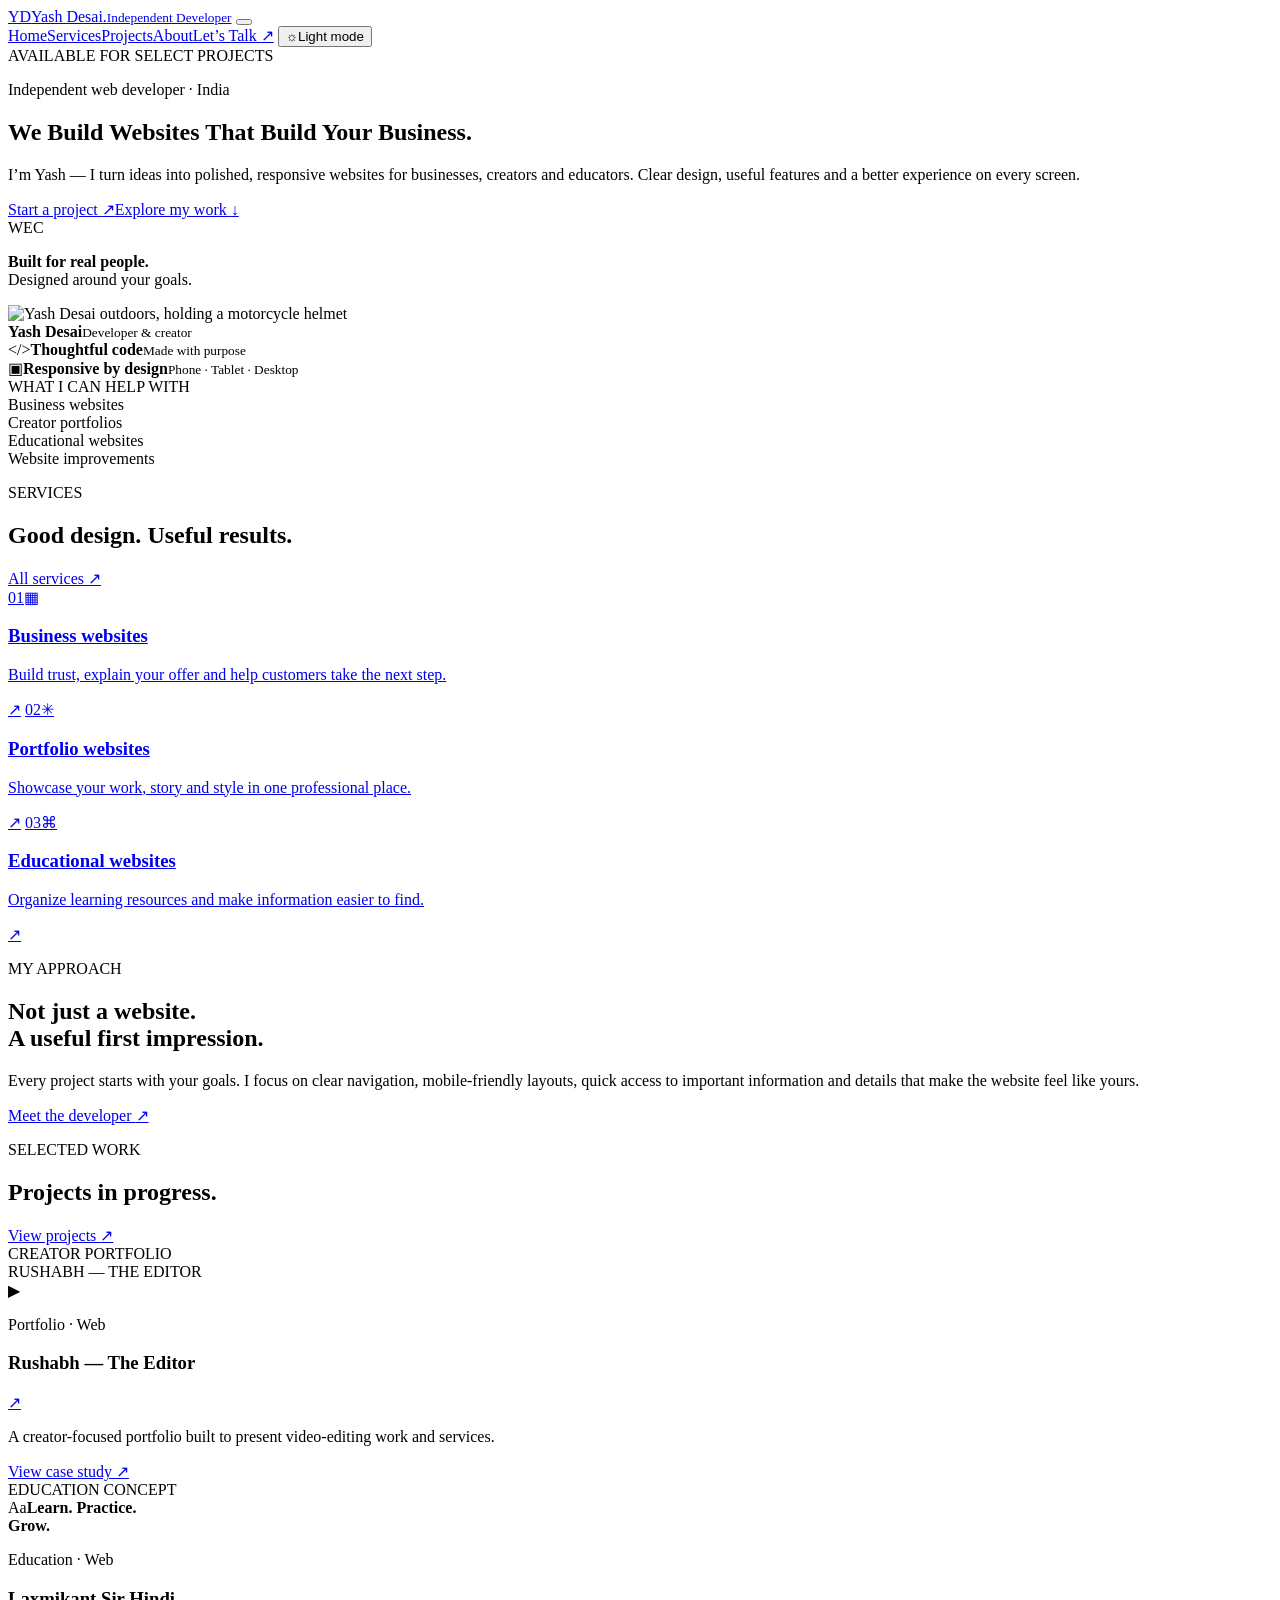
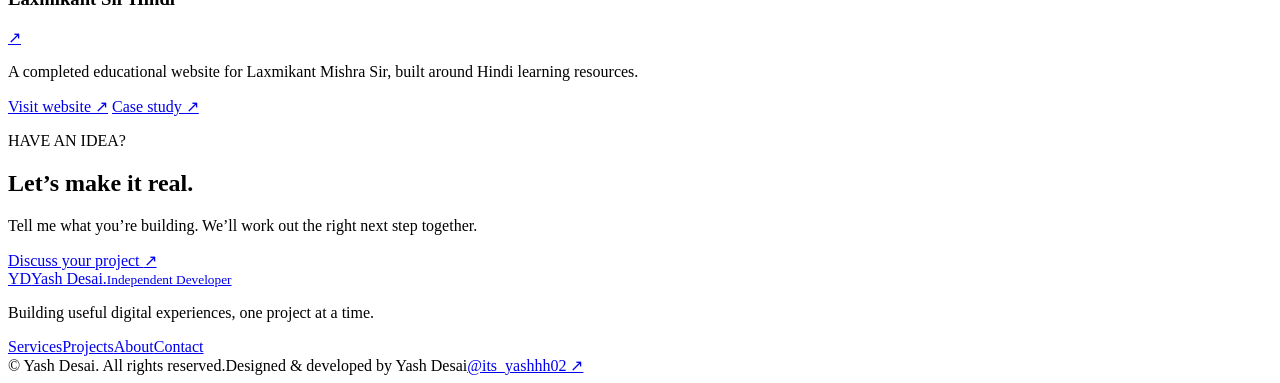
==== index.html @ c9e5153e "Add files via upload" ====
<!DOCTYPE html>
<html lang="en" data-theme="dark">
<head>
  <meta charset="UTF-8">
  <meta name="viewport" content="width=device-width, initial-scale=1.0">
  <meta name="description" content="Yash Desai — independent web developer building modern, responsive websites for businesses, creators and educators.">
  <meta name="theme-color" content="#0a0a12">
  <title>Yash Desai — Web Developer</title>
  <link rel="icon" href="assets/favicon.svg" type="image/svg+xml">
  <link rel="stylesheet" href="css/style.css">
  <script defer src="js/main.js"></script>
</head>
<body>
  <div class="page-glow glow-one"></div><div class="page-glow glow-two"></div>
  <header class="site-header">
    <a class="brand" href="index.html" aria-label="Yash Desai home"><span class="brand-mark">YD</span><span>Yash Desai<span class="brand-dot">.</span><small>Independent Developer</small></span></a>
    <button class="menu-toggle" aria-label="Open navigation" aria-expanded="false"><span></span><span></span><span></span></button>
    <nav class="main-nav" aria-label="Main navigation">
      <a class="active" href="index.html">Home</a><a href="services.html">Services</a><a href="projects.html">Projects</a><a href="about.html">About</a><a class="nav-cta" href="contact.html">Let’s Talk <span>↗</span></a>
      <button class="theme-toggle" type="button" aria-label="Switch color theme" title="Switch light/dark theme"><span class="theme-icon">☼</span><span class="theme-label">Light mode</span></button>
    </nav>
  </header>
  <main>
    <section class="hero container">
      <div class="hero-copy">
        <div class="eyebrow"><span class="status-dot"></span> AVAILABLE FOR SELECT PROJECTS</div>
        <p class="hero-kicker">Independent web developer · India</p>
        <h1>We Build Websites That <span class="gradient-text">Build Your Business.</span></h1>
        <p class="hero-description">I’m Yash — I turn ideas into polished, responsive websites for businesses, creators and educators. Clear design, useful features and a better experience on every screen.</p>
        <div class="hero-actions"><a class="button button-primary" href="contact.html">Start a project <span>↗</span></a><a class="button button-ghost" href="projects.html">Explore my work <span>↓</span></a></div>
        <div class="hero-proof"><div class="proof-avatars"><span>W</span><span>E</span><span>C</span></div><p><strong>Built for real people.</strong><br>Designed around your goals.</p></div>
      </div>
      <div class="hero-visual">
        <div class="photo-frame"><img src="assets/yash-profile.jpg" alt="Yash Desai outdoors, holding a motorcycle helmet" class="profile-photo"><div class="photo-tag"><span class="tag-pulse"></span><span><strong>Yash Desai</strong><small>Developer & creator</small></span></div></div>
        <div class="floating-card card-code"><span class="mini-icon">&lt;/&gt;</span><span><strong>Thoughtful code</strong><small>Made with purpose</small></span></div>
        <div class="floating-card card-responsive"><span class="mini-icon">▣</span><span><strong>Responsive by design</strong><small>Phone · Tablet · Desktop</small></span></div>
        <div class="visual-orbit"></div>
      </div>
    </section>
    <section class="trust-strip container"><span>WHAT I CAN HELP WITH</span><div>Business websites</div><i></i><div>Creator portfolios</div><i></i><div>Educational websites</div><i></i><div>Website improvements</div></section>
    <section class="section container">
      <div class="section-heading"><div><p class="eyebrow">SERVICES</p><h2>Good design. <span class="gradient-text">Useful results.</span></h2></div><a class="text-link" href="services.html">All services <span>↗</span></a></div>
      <div class="service-grid">
        <a class="service-card" href="services.html#business"><span class="service-number">01</span><span class="service-icon">▦</span><h3>Business websites</h3><p>Build trust, explain your offer and help customers take the next step.</p><span class="card-arrow">↗</span></a>
        <a class="service-card" href="services.html#portfolio"><span class="service-number">02</span><span class="service-icon">✳</span><h3>Portfolio websites</h3><p>Showcase your work, story and style in one professional place.</p><span class="card-arrow">↗</span></a>
        <a class="service-card" href="services.html#education"><span class="service-number">03</span><span class="service-icon">⌘</span><h3>Educational websites</h3><p>Organize learning resources and make information easier to find.</p><span class="card-arrow">↗</span></a>
      </div>
    </section>
    <section class="feature-band"><div class="container feature-inner"><div><p class="eyebrow">MY APPROACH</p><h2>Not just a website.<br><span class="gradient-text">A useful first impression.</span></h2></div><p>Every project starts with your goals. I focus on clear navigation, mobile-friendly layouts, quick access to important information and details that make the website feel like yours.</p><a class="button button-ghost" href="about.html">Meet the developer <span>↗</span></a></div></section>
    <section class="section container"><div class="section-heading"><div><p class="eyebrow">SELECTED WORK</p><h2>Projects in <span class="gradient-text">progress.</span></h2></div><a class="text-link" href="projects.html">View projects <span>↗</span></a></div>
      <div class="project-grid">
        <article class="project-card project-rushabh"><div class="project-art"><span class="art-label">CREATOR PORTFOLIO</span><div class="mock-window"><div class="mock-top"><b></b><b></b><b></b></div><div class="mock-title">RUSHABH<span> — THE EDITOR</span></div><div class="mock-bars"><i></i><i></i><i></i></div><div class="mock-play">▶</div></div></div><div class="project-info"><div><p class="project-type">Portfolio · Web</p><h3>Rushabh — The Editor</h3></div><a class="round-link" href="https://yashdesai0211.github.io/rushabh-the-editor/" target="_blank" rel="noopener noreferrer" aria-label="Visit Rushabh website">↗</a><p>A creator-focused portfolio built to present video-editing work and services.</p><a class="text-link" href="projects.html#rushabh">View case study <span>↗</span></a></div></article>
        <article class="project-card project-learning"><div class="project-art"><span class="art-label">EDUCATION CONCEPT</span><div class="learning-art"><span class="learning-symbol">Aa</span><strong>Learn. Practice.<br>Grow.</strong><div class="learning-lines"><i></i><i></i><i></i></div></div></div><div class="project-info"><div><p class="project-type">Education · Web</p><h3>Laxmikant Sir Hindi</h3></div><a class="round-link" href="https://yashdesai0211.github.io/laxmikant-mishra-website/" target="_blank" rel="noopener noreferrer" aria-label="Visit Laxmikant Sir Hindi website">↗</a><p>A completed educational website for Laxmikant Mishra Sir, built around Hindi learning resources.</p><a class="text-link" href="https://yashdesai0211.github.io/laxmikant-mishra-website/" target="_blank" rel="noopener noreferrer">Visit website <span>↗</span></a> <a class="text-link" href="projects.html#learning">Case study <span>↗</span></a></div></article>
      </div>
    </section>
    <section class="cta-section container"><div class="cta-box"><div class="cta-orb"></div><p class="eyebrow">HAVE AN IDEA?</p><h2>Let’s make it <span class="gradient-text">real.</span></h2><p>Tell me what you’re building. We’ll work out the right next step together.</p><a class="button button-primary" href="contact.html">Discuss your project <span>↗</span></a></div></section>
  </main>
  <footer class="site-footer"><div class="container footer-main"><a class="brand" href="index.html"><span class="brand-mark">YD</span><span>Yash Desai<span class="brand-dot">.</span><small>Independent Developer</small></span></a><p>Building useful digital experiences, one project at a time.</p><div class="footer-links"><a href="services.html">Services</a><a href="projects.html">Projects</a><a href="about.html">About</a><a href="contact.html">Contact</a></div></div><div class="container footer-bottom"><span>© <span data-year></span> Yash Desai. All rights reserved.</span><span>Designed & developed by Yash Desai</span><a href="https://www.instagram.com/its_yashhh02/" target="_blank" rel="noopener noreferrer">@its_yashhh02 ↗</a></div></footer>
</body></html>
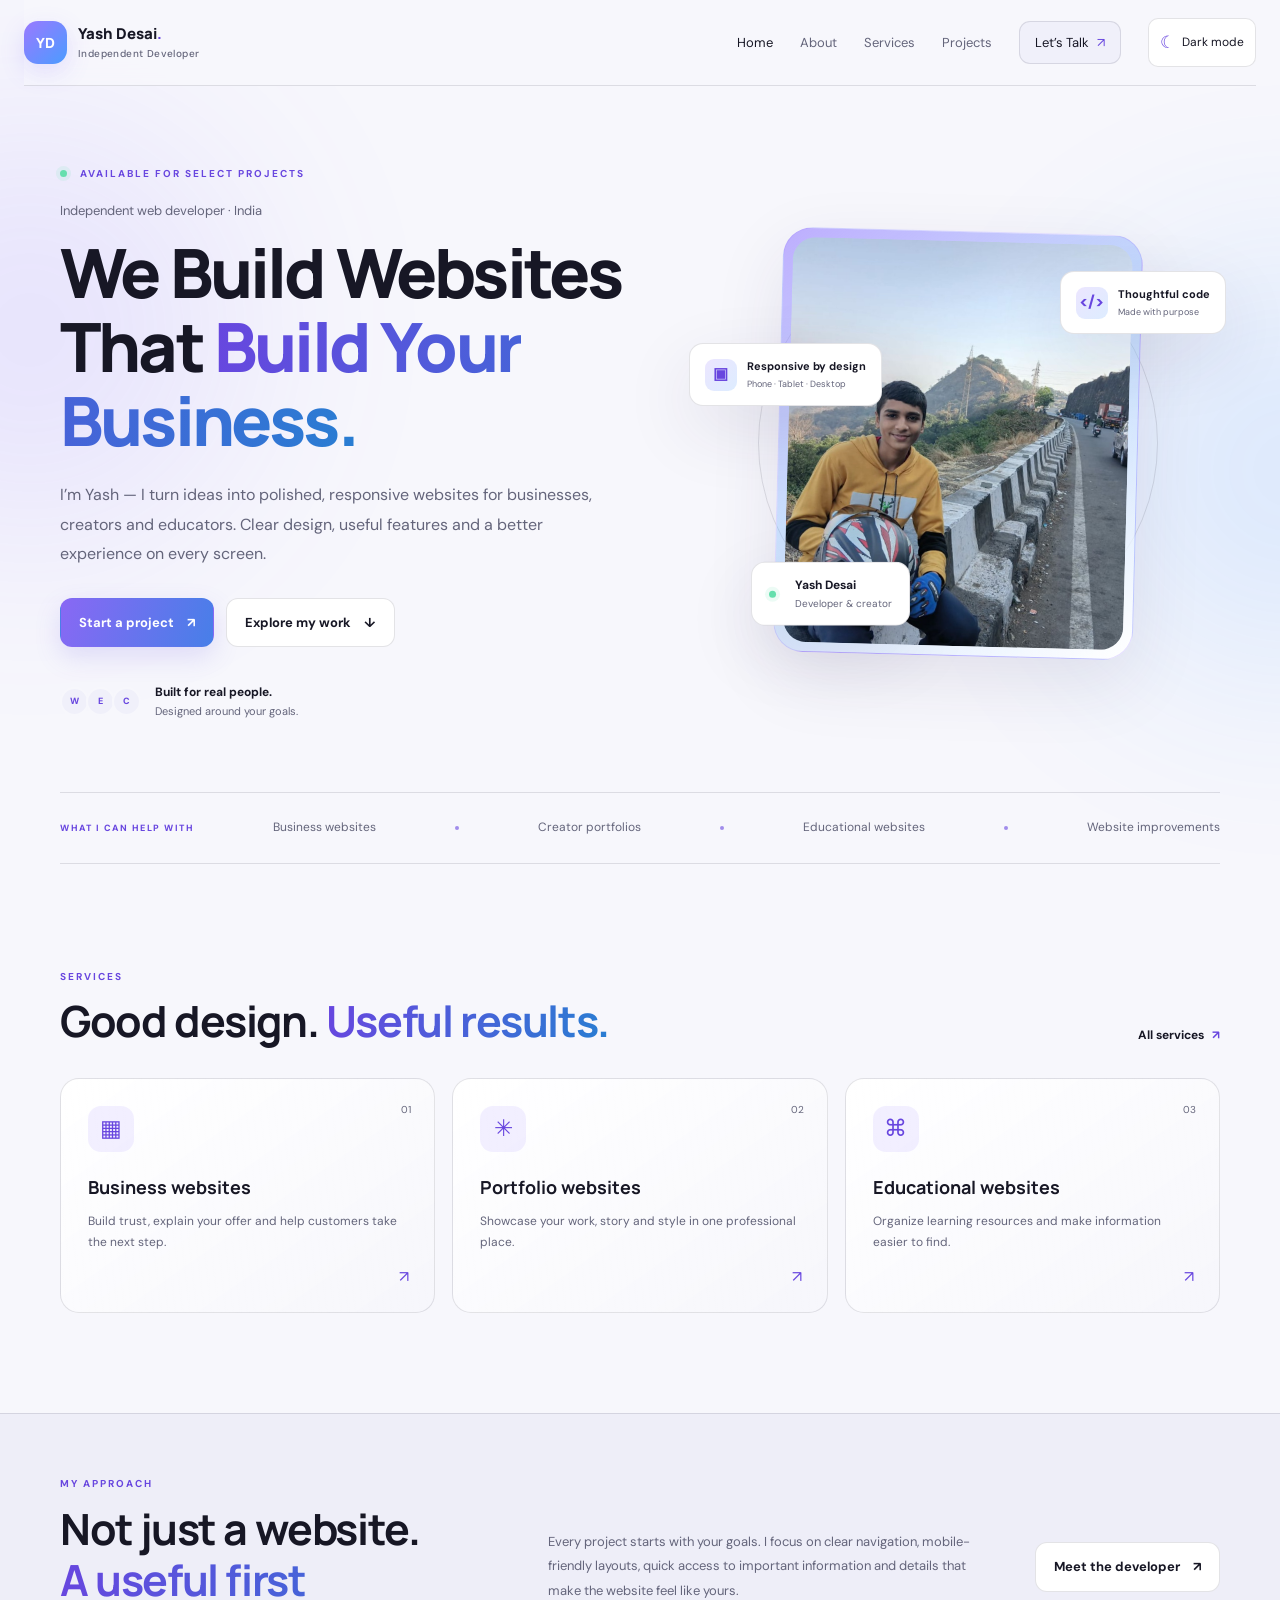
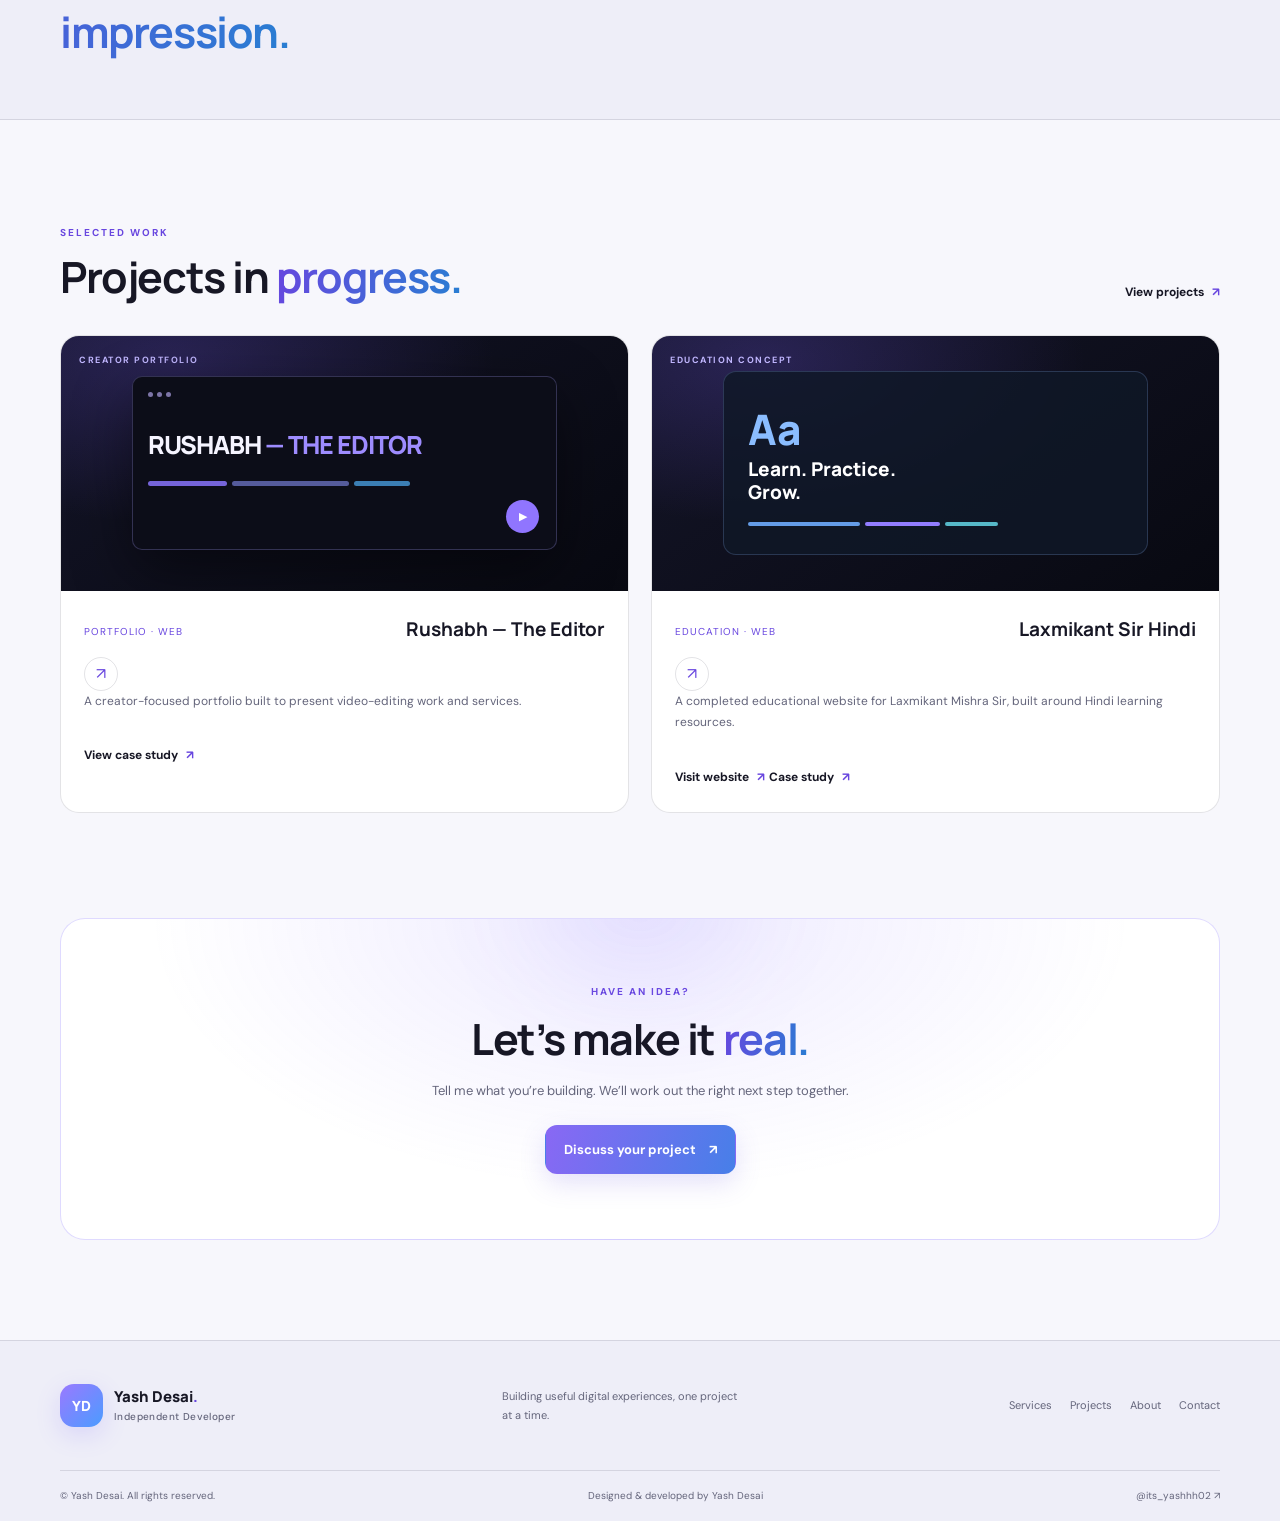
==== commit 3f733ce7: "Add files via upload" ====
--- a/index.html
+++ b/index.html
@@ -1,5 +1,5 @@
 <!DOCTYPE html>
-<html lang="en" data-theme="dark">
+<html lang="en" data-theme="light">
 <head>
   <meta charset="UTF-8">
   <meta name="viewport" content="width=device-width, initial-scale=1.0">
@@ -16,8 +16,8 @@
     <a class="brand" href="index.html" aria-label="Yash Desai home"><span class="brand-mark">YD</span><span>Yash Desai<span class="brand-dot">.</span><small>Independent Developer</small></span></a>
     <button class="menu-toggle" aria-label="Open navigation" aria-expanded="false"><span></span><span></span><span></span></button>
     <nav class="main-nav" aria-label="Main navigation">
-      <a class="active" href="index.html">Home</a><a href="services.html">Services</a><a href="projects.html">Projects</a><a href="about.html">About</a><a class="nav-cta" href="contact.html">Let’s Talk <span>↗</span></a>
-      <button class="theme-toggle" type="button" aria-label="Switch color theme" title="Switch light/dark theme"><span class="theme-icon">☼</span><span class="theme-label">Light mode</span></button>
+      <a class="active" href="index.html">Home</a><a href="about.html">About</a><a href="services.html">Services</a><a href="projects.html">Projects</a><a class="nav-cta" href="contact.html">Let’s Talk <span>↗</span></a>
+      <button class="theme-toggle" type="button" aria-label="Switch color theme" title="Switch light/dark theme"><span class="theme-icon">☾</span><span class="theme-label">Dark mode</span></button>
     </nav>
   </header>
   <main>
--- a/css/style.css
+++ b/css/style.css
@@ -0,0 +1,20 @@
+@import url('https://fonts.googleapis.com/css2?family=DM+Sans:wght@400;500;600;700&family=Manrope:wght@400;500;600;700;800&display=swap');
+:root{color-scheme:dark;--bg:#090910;--bg2:#0f101b;--surface:#121320;--surface2:#171827;--text:#f4f4fb;--muted:#a4a5b8;--line:rgba(255,255,255,.09);--accent:#9b83ff;--accent2:#64b5ff;--shadow:0 24px 70px rgba(0,0,0,.28);--header:rgba(9,9,16,.78)}
+html[data-theme="light"]{color-scheme:light;--bg:#f7f7fc;--bg2:#eeeef8;--surface:#fff;--surface2:#f0f0fa;--text:#171725;--muted:#64657b;--line:rgba(28,28,55,.12);--accent:#6846df;--accent2:#287ed2;--shadow:0 24px 70px rgba(45,39,92,.10);--header:rgba(247,247,252,.84)}
+*{box-sizing:border-box}html{scroll-behavior:smooth;scroll-padding-top:100px}body{margin:0;background:var(--bg);color:var(--text);font-family:"DM Sans",sans-serif;line-height:1.65;overflow-x:hidden;transition:background .25s,color .25s}a{color:inherit;text-decoration:none}button{font:inherit}.container{width:min(1160px,calc(100% - 48px));margin-inline:auto}.page-glow{position:absolute;width:420px;height:420px;filter:blur(110px);opacity:.13;pointer-events:none;border-radius:50%;z-index:-1}.glow-one{top:120px;left:-180px;background:#795cff}.glow-two{top:260px;right:-220px;background:#2587ff}
+.site-header{height:86px;width:min(1240px,calc(100% - 48px));margin:auto;display:flex;align-items:center;justify-content:space-between;gap:24px;position:sticky;top:0;z-index:20;background:var(--header);backdrop-filter:blur(18px);border-bottom:1px solid var(--line)}.brand{display:flex;align-items:center;gap:11px;font-family:Manrope,sans-serif;font-size:15px;font-weight:800;line-height:1.25;white-space:nowrap}.brand-mark{width:43px;height:43px;display:grid;place-items:center;border-radius:14px;background:linear-gradient(135deg,#9a79ff,#4b9cff);color:white;font-size:14px;box-shadow:0 8px 24px #7d68ff30}.brand small{display:block;color:var(--muted);font:500 10px "DM Sans",sans-serif;letter-spacing:.4px;margin-top:4px}.brand-dot{color:var(--accent)}.main-nav{display:flex;align-items:center;gap:27px;font-size:13px;color:var(--muted)}.main-nav>a{transition:color .2s}.main-nav>a:hover,.main-nav>a.active{color:var(--text)}.nav-cta{background:var(--surface2);border:1px solid var(--line);padding:10px 15px;border-radius:11px;color:var(--text)!important}.nav-cta span{color:var(--accent);margin-left:5px}.theme-toggle{border:1px solid var(--line);background:var(--surface);color:var(--text);border-radius:10px;padding:9px 11px;display:flex;align-items:center;gap:7px;cursor:pointer;font-size:12px}.theme-icon{font-size:17px;color:var(--accent)}.menu-toggle{display:none;background:var(--surface);border:1px solid var(--line);padding:9px;border-radius:9px}.menu-toggle span{display:block;width:21px;height:2px;background:var(--text);margin:4px}
+.hero{min-height:650px;padding-top:80px;padding-bottom:72px;display:grid;grid-template-columns:1.05fr .95fr;gap:56px;align-items:center}.eyebrow{font-size:10px;letter-spacing:2px;font-weight:700;color:var(--accent);margin:0 0 17px}.status-dot,.tag-pulse{display:inline-block;width:7px;height:7px;border-radius:50%;background:#65dfad;box-shadow:0 0 0 4px #65dfad20;margin-right:9px}.hero-kicker{color:var(--muted);font-size:13px;margin:0 0 14px}.hero h1,.page-hero h1{font-family:Manrope,sans-serif;font-weight:800;letter-spacing:-2.8px;line-height:1.09;font-size:clamp(43px,5.4vw,68px);margin:0 0 23px}.gradient-text{background:linear-gradient(100deg,var(--accent),var(--accent2));-webkit-background-clip:text;background-clip:text;color:transparent}.hero-description{max-width:535px;color:var(--muted);font-size:16px;line-height:1.85}.hero-actions{display:flex;gap:12px;flex-wrap:wrap;margin-top:29px}.button{display:inline-flex;align-items:center;justify-content:center;gap:13px;border-radius:12px;padding:13px 18px;font-weight:700;font-size:13px;border:1px solid transparent;transition:transform .2s,box-shadow .2s,background .2s;cursor:pointer}.button:hover{transform:translateY(-2px)}.button-primary{background:linear-gradient(110deg,#8968f4,#477fe8);color:#fff;box-shadow:0 10px 26px #6d5be32b}.button-primary:hover{box-shadow:0 13px 30px #6d5be34a}.button-ghost{border-color:var(--line);background:var(--surface);color:var(--text)}.button-small{padding:10px 12px;font-size:11px;border-radius:9px}.button-wide{width:100%;margin-top:10px}.hero-proof{display:flex;align-items:center;gap:14px;margin-top:36px}.proof-avatars{display:flex;padding-left:3px}.proof-avatars span{width:29px;height:29px;display:grid;place-items:center;margin-left:-3px;border-radius:50%;border:2px solid var(--bg);background:var(--surface2);font-size:9px;font-weight:800;color:var(--accent)}.hero-proof p{font-size:11px;color:var(--muted);line-height:1.6;margin:0}.hero-proof strong{color:var(--text);font-size:12px}
+.hero-visual{min-height:470px;position:relative;display:grid;place-items:center}.photo-frame{width:min(360px,82%);height:425px;border-radius:30px;position:relative;z-index:2;padding:9px;background:linear-gradient(145deg,#a18affaa,#4b9cff44 45%,var(--surface));border:1px solid #a18aff45;box-shadow:var(--shadow);transform:rotate(1.5deg)}.profile-photo{width:100%;height:100%;object-fit:cover;object-position:35% center;border-radius:23px;display:block}.photo-tag{position:absolute;left:-24px;bottom:26px;display:flex;align-items:center;gap:10px;background:var(--surface);border:1px solid var(--line);padding:13px 17px;border-radius:14px;box-shadow:var(--shadow);transform:rotate(-1.5deg)}.photo-tag strong,.photo-tag small{display:block}.photo-tag strong{font-size:12px}.photo-tag small{font-size:10px;color:var(--muted)}.floating-card{position:absolute;z-index:3;display:flex;align-items:center;gap:10px;background:var(--surface);border:1px solid var(--line);padding:13px 15px;border-radius:14px;box-shadow:var(--shadow)}.card-code{right:-6px;top:63px}.card-responsive{left:-7px;top:135px}.floating-card strong,.floating-card small{display:block}.floating-card strong{font-size:11px}.floating-card small{font-size:9px;color:var(--muted);margin-top:2px}.mini-icon{display:grid;place-items:center;width:32px;height:32px;border-radius:9px;background:linear-gradient(135deg,#9a79ff30,#4b9cff30);color:var(--accent);font-weight:800}.visual-orbit{position:absolute;width:400px;height:400px;border:1px solid var(--line);border-radius:50%;z-index:0}.visual-orbit:before,.visual-orbit:after{content:"";position:absolute;border:1px dashed var(--line);border-radius:50%;inset:35px}.visual-orbit:after{inset:75px}
+.trust-strip{border-block:1px solid var(--line);display:flex;align-items:center;justify-content:space-between;gap:16px;padding:25px 0;color:var(--muted);font-size:12px;flex-wrap:wrap}.trust-strip>span{font-size:9px;letter-spacing:1.5px;color:var(--accent);font-weight:800}.trust-strip i{width:4px;height:4px;border-radius:50%;background:var(--accent);opacity:.6}
+.section{padding-top:105px;padding-bottom:100px}.section-heading{display:flex;align-items:end;justify-content:space-between;gap:20px;margin-bottom:32px}.section-heading .eyebrow{margin-bottom:9px}.section-heading h2,.feature-inner h2,.cta-box h2,.about-copy h2,.contact-panel h2{font-family:Manrope,sans-serif;font-size:clamp(29px,4vw,43px);letter-spacing:-1.4px;line-height:1.2;margin:0}.text-link{font-size:12px;color:var(--text);font-weight:700;white-space:nowrap}.text-link span{color:var(--accent);margin-left:5px}.service-grid{display:grid;grid-template-columns:repeat(3,1fr);gap:17px}.service-card{position:relative;display:block;padding:27px;border:1px solid var(--line);border-radius:19px;background:linear-gradient(145deg,var(--surface),transparent);min-height:235px;transition:transform .25s,border-color .25s}.service-card:hover,.project-card:hover{transform:translateY(-4px);border-color:#8f7aff70}.service-number{position:absolute;right:23px;top:23px;color:var(--muted);font-size:10px}.service-icon{width:46px;height:46px;display:grid;place-items:center;border-radius:13px;background:#9175ff1c;color:var(--accent);font-size:23px}.service-card h3{font-family:Manrope,sans-serif;font-size:18px;margin:21px 0 8px}.service-card p,.project-info>p{font-size:12px;color:var(--muted);line-height:1.8;margin:0}.card-arrow{position:absolute;right:25px;bottom:22px;color:var(--accent)}
+.feature-band{background:var(--bg2);border-block:1px solid var(--line)}.feature-inner{min-height:290px;display:grid;grid-template-columns:1fr 1fr auto;align-items:center;gap:45px;padding-block:62px}.feature-inner .eyebrow{margin-bottom:10px}.feature-inner>p{font-size:13px;color:var(--muted);line-height:1.9;margin:0;max-width:430px}
+.project-grid{display:grid;grid-template-columns:repeat(2,minmax(0,1fr));gap:22px}.project-card{border:1px solid var(--line);border-radius:19px;overflow:hidden;background:var(--surface);transition:transform .25s,border-color .25s;min-width:0}.project-art{height:255px;position:relative;display:grid;place-items:center;overflow:hidden;background:radial-gradient(ellipse at 20% 10%,#7c5cff38,transparent 50%),linear-gradient(145deg,#141528,#080911)}.art-label{position:absolute;top:17px;left:18px;color:#c1b7ff;font-size:9px;letter-spacing:1.5px;font-weight:700}.mock-window{width:75%;height:68%;border-radius:10px;border:1px solid #a9a1ff40;background:#0c0d18;box-shadow:0 22px 60px #0007;position:relative;padding:15px}.mock-top{display:flex;gap:4px}.mock-top b{width:5px;height:5px;background:#7d75a7;border-radius:50%}.mock-title{font:800 clamp(16px,2vw,25px) Manrope,sans-serif;color:#f5f4ff;margin-top:30px;letter-spacing:-1px}.mock-title span{color:#9e8cff}.mock-bars{display:flex;gap:5px;margin-top:19px}.mock-bars i{display:block;height:5px;width:20%;border-radius:4px;background:#7564d9}.mock-bars i:nth-child(2){width:30%;background:#555b9b}.mock-bars i:nth-child(3){width:14%;background:#3b7eb4}.mock-play{position:absolute;right:17px;bottom:16px;border-radius:50%;width:33px;height:33px;display:grid;place-items:center;background:#9075ff;color:white;font-size:11px}.project-info{padding:23px}.project-info>div:first-child{display:flex;align-items:start;justify-content:space-between;gap:12px}.project-type{font-size:10px!important;letter-spacing:1px;color:var(--accent)!important;text-transform:uppercase;margin-bottom:6px!important}.project-info h3{font-family:Manrope,sans-serif;font-size:19px;margin:0 0 12px}.round-link{width:34px;height:34px;flex:0 0 34px;border:1px solid var(--line);border-radius:50%;display:grid;place-items:center;color:var(--accent)}.project-info>p{margin-bottom:17px}.project-info>.text-link{display:inline-block;margin-top:17px}.project-learning-art{background:radial-gradient(ellipse at 75% 30%,#328fce3b,transparent 40%),linear-gradient(145deg,#111a29,#0a0d16)}.learning-art{width:75%;height:72%;border:1px solid #8fb8ff35;border-radius:13px;background:#101827d9;padding:24px;position:relative;display:flex;flex-direction:column;justify-content:center}.learning-symbol{font:800 42px Manrope,sans-serif;color:#8bbdff}.learning-art strong{font:800 19px Manrope,sans-serif;color:#fff;line-height:1.2}.learning-lines{display:flex;gap:5px;margin-top:18px}.learning-lines i{height:4px;border-radius:3px;background:#649ce7;width:30%}.learning-lines i:nth-child(2){width:20%;background:#927dff}.learning-lines i:nth-child(3){width:14%;background:#56b8c8}
+.cta-section{padding-top:5px;padding-bottom:100px}.cta-box{position:relative;text-align:center;overflow:hidden;border:1px solid #8977ff45;border-radius:25px;background:radial-gradient(ellipse at 50% 0%,#7f68ff22,transparent 60%),var(--surface);padding:65px 25px}.cta-box .eyebrow{margin-bottom:12px}.cta-box>p:not(.eyebrow){color:var(--muted);font-size:13px;margin:15px 0 24px}.cta-orb{position:absolute;width:180px;height:180px;border-radius:50%;filter:blur(65px);background:#7e64ff;opacity:.12;top:-120px;left:calc(50% - 90px)}
+.site-footer{border-top:1px solid var(--line);background:var(--bg2)}.footer-main{display:flex;align-items:center;justify-content:space-between;gap:25px;padding-block:35px}.footer-main>p{color:var(--muted);font-size:11px;max-width:240px}.footer-links{display:flex;gap:18px;flex-wrap:wrap;font-size:11px;color:var(--muted)}.footer-links a:hover,.footer-bottom a:hover{color:var(--accent)}.footer-bottom{display:flex;justify-content:space-between;align-items:center;gap:15px;flex-wrap:wrap;padding-block:17px;border-top:1px solid var(--line);font-size:10px;color:var(--muted)}
+.page-hero{padding-top:95px;padding-bottom:50px;text-align:center;max-width:850px}.page-hero h1{font-size:clamp(42px,6vw,62px);margin-bottom:18px}.page-hero>p:not(.eyebrow){color:var(--muted);max-width:630px;margin:0 auto;font-size:14px;line-height:1.85}.service-detail-list{padding-top:20px}.service-detail{display:grid;grid-template-columns:60px minmax(0,1fr) 190px;gap:23px;align-items:start;padding:33px 0;border-bottom:1px solid var(--line);scroll-margin-top:100px}.detail-icon{width:51px;height:51px;border-radius:14px;background:var(--surface2);border:1px solid var(--line);display:grid;place-items:center;color:var(--accent);font-size:23px}.detail-number{font-size:9px;letter-spacing:1.5px;color:var(--accent);font-weight:800}.service-detail h2{font:800 25px Manrope,sans-serif;margin:7px 0 9px}.service-detail p{font-size:13px;color:var(--muted);max-width:720px;margin:0 0 12px}.service-detail ul{display:flex;gap:9px 22px;flex-wrap:wrap;padding:0;margin:15px 0 0;list-style:none}.service-detail li{font-size:11px;color:var(--muted)}.service-detail li:before{content:"✓";color:var(--accent);margin-right:7px}.service-detail>.text-link{align-self:center;white-space:normal}
+.project-filter{display:flex;justify-content:center;gap:8px;margin-top:27px;flex-wrap:wrap}.filter-button{background:var(--surface);border:1px solid var(--line);color:var(--muted);border-radius:10px;padding:9px 14px;font-size:11px;cursor:pointer}.filter-button.active{background:#8974ff20;border-color:#8974ff70;color:var(--text)}.projects-page-grid{padding-top:0}.projects-page-grid .project-card{scroll-margin-top:100px}.projects-page-grid .project-art{height:275px}.project-actions{display:flex;gap:8px;flex-wrap:wrap;margin-top:18px}.case-study{border-top:1px solid var(--line);margin-top:20px;padding-top:15px}.case-study h4{font:700 12px Manrope,sans-serif;margin:0 0 7px}.case-study p{font-size:11px;color:var(--muted);line-height:1.8;margin:0 0 7px}.case-note{font-style:italic}.project-tags{display:flex;gap:7px;flex-wrap:wrap;margin-top:18px}.project-tags span{border:1px solid var(--line);background:var(--surface2);border-radius:7px;padding:5px 8px;font-size:9px;color:var(--muted)}.project-maintenance-note{margin-top:25px;color:var(--muted);font-size:11px}.project-maintenance-note code{color:var(--accent)}.game-art{background:radial-gradient(ellipse at 50% 0%,#ff8b4b25,transparent 55%),linear-gradient(150deg,#171323,#090a12)}.road-scene{position:relative;width:45%;height:100%;background:#222330;transform:perspective(200px) rotateX(8deg);clip-path:polygon(35% 0,65% 0,100% 100%,0 100%)}.road-line{position:absolute;left:49%;top:0;width:3px;height:100%;background:repeating-linear-gradient(to bottom,#e4e1ff 0 20px,transparent 20px 42px);opacity:.65}.game-car{position:absolute;left:39%;bottom:20%;font-size:42px;color:#ff8e62;transform:rotate(90deg);text-shadow:0 0 20px #ff865f77}.game-score{position:absolute;top:12px;left:50%;transform:translateX(-50%);font-size:8px;color:#fff;letter-spacing:1px;white-space:nowrap}.game-score b{color:#ffb57b}.about-layout{display:grid;grid-template-columns:.75fr 1.25fr;gap:75px;align-items:start;padding-top:25px}.about-photo-wrap{position:sticky;top:115px;border:1px solid #8977ff50;border-radius:22px;padding:8px;background:var(--surface);box-shadow:var(--shadow)}.about-photo{display:block;width:100%;height:430px;object-fit:cover;object-position:34% center;border-radius:16px}.photo-caption{display:block;padding:13px 8px 6px;font-size:11px;color:var(--muted)}.about-copy h2{font-size:clamp(32px,4vw,45px);margin-bottom:20px}.about-copy>p:not(.eyebrow){font-size:13px;line-height:1.95;color:var(--muted)}.about-values{display:grid;gap:12px;margin:26px 0}.about-values>div{display:grid;grid-template-columns:33px 1fr;gap:0 12px;padding:15px;border:1px solid var(--line);border-radius:12px;background:var(--surface)}.about-values span{grid-row:span 2;color:var(--accent);font-size:11px;font-weight:800}.about-values strong{font-size:12px}.about-values p{margin:4px 0 0;font-size:11px;color:var(--muted)}.contact-layout{display:grid;grid-template-columns:1.2fr .8fr;gap:25px;padding-top:15px;max-width:970px}.contact-panel,.contact-aside{border:1px solid var(--line);border-radius:21px;padding:35px;background:var(--surface)}.contact-panel h2{font-size:33px;margin-bottom:15px}.contact-panel>p:not(.eyebrow){font-size:13px;color:var(--muted);line-height:1.9;margin-bottom:23px}.contact-detail{display:flex;align-items:center;gap:13px;margin-top:24px}.contact-icon{width:39px;height:39px;display:grid;place-items:center;background:var(--surface2);border:1px solid var(--line);border-radius:11px;color:var(--accent);font-size:17px}.contact-detail small{display:block;color:var(--muted);font-size:9px;letter-spacing:1px}.contact-detail a{font-size:12px;overflow-wrap:anywhere}.contact-aside{background:linear-gradient(150deg,#8d76ff16,transparent 60%),var(--surface);align-self:stretch}.aside-symbol{font-size:30px;color:var(--accent)}.contact-aside .eyebrow{margin-top:25px}.contact-aside h3{font:800 26px/1.3 Manrope,sans-serif;margin:0 0 15px}.contact-aside>p:not(.eyebrow){font-size:12px;line-height:1.9;color:var(--muted)}.aside-divider{height:1px;background:var(--line);margin:25px 0}.contact-aside .aside-small{font-size:10px}
+@media(max-width:950px){.main-nav{gap:15px}.hero{gap:25px}.hero-visual{min-height:400px}.photo-frame{height:370px}.floating-card{padding:10px}.card-responsive{left:-15px}.card-code{right:-10px}.feature-inner{grid-template-columns:1fr 1fr}.feature-inner .button{grid-column:2;justify-self:start}.about-layout{gap:40px}.service-detail{grid-template-columns:55px 1fr}.service-detail>.text-link{grid-column:2;justify-self:start}.contact-panel,.contact-aside{padding:25px}}
+@media(max-width:760px){.container,.site-header{width:min(100% - 34px,600px)}.site-header{height:72px}.menu-toggle{display:block;z-index:2}.main-nav{display:none;position:absolute;top:70px;left:0;right:0;padding:18px;background:var(--surface);border:1px solid var(--line);border-radius:15px;box-shadow:var(--shadow);align-items:stretch;gap:4px;flex-direction:column}.main-nav.open{display:flex}.main-nav>a{padding:10px 12px}.theme-toggle{justify-content:center;margin-top:5px}.hero{grid-template-columns:1fr;padding-top:54px;padding-bottom:40px;gap:20px}.hero h1{font-size:clamp(43px,11vw,61px);letter-spacing:-2px}.hero-description{font-size:14px}.hero-visual{min-height:405px;margin-top:5px}.photo-frame{height:365px;width:min(320px,78%)}.card-responsive{left:0;top:105px}.card-code{right:0;top:35px}.photo-tag{left:0}.visual-orbit{width:330px;height:330px}.trust-strip{justify-content:center;text-align:center;padding:20px 0}.trust-strip>span{width:100%}.trust-strip i{display:none}.trust-strip div{font-size:11px}.section{padding-top:70px;padding-bottom:70px}.section-heading{align-items:start}.section-heading h2{font-size:31px}.service-grid{grid-template-columns:1fr}.service-card{min-height:195px}.feature-inner{grid-template-columns:1fr;gap:20px;padding-block:45px}.feature-inner .button{grid-column:auto}.project-grid{grid-template-columns:1fr}.project-art{height:235px}.footer-main{align-items:start;flex-direction:column;gap:12px}.footer-main>p{margin:0}.footer-bottom{align-items:start;flex-direction:column;gap:7px}.page-hero{padding-top:65px;padding-bottom:38px}.page-hero h1{font-size:clamp(39px,10vw,54px);letter-spacing:-2px}.page-hero>p:not(.eyebrow){font-size:13px}.service-detail{grid-template-columns:43px 1fr;gap:14px;padding:25px 0}.detail-icon{width:42px;height:42px}.service-detail h2{font-size:21px}.service-detail ul{display:grid;gap:8px}.service-detail>.text-link{grid-column:2}.projects-page-grid .project-art{height:235px}.about-layout{grid-template-columns:1fr;gap:28px;padding-top:5px}.about-photo-wrap{position:relative;top:auto;max-width:420px;margin:auto;width:100%}.about-photo{height:390px}.about-copy h2{font-size:35px}.contact-layout{grid-template-columns:1fr;padding-top:0}.contact-panel,.contact-aside{padding:24px}.contact-panel h2{font-size:29px}.cta-box{padding:48px 19px}.cta-section{padding-bottom:70px}}
+@media(max-width:390px){.brand{font-size:13px}.brand-mark{width:38px;height:38px}.hero-actions .button{width:100%}.floating-card{max-width:180px}.floating-card strong{font-size:10px}.photo-frame{width:78%;height:335px}.hero-visual{min-height:370px}.hero h1{font-size:42px}.section-heading{flex-direction:column;gap:12px}}
+@media(prefers-reduced-motion:reduce){*,*::before,*::after{scroll-behavior:auto!important;transition:none!important;animation:none!important}}
+
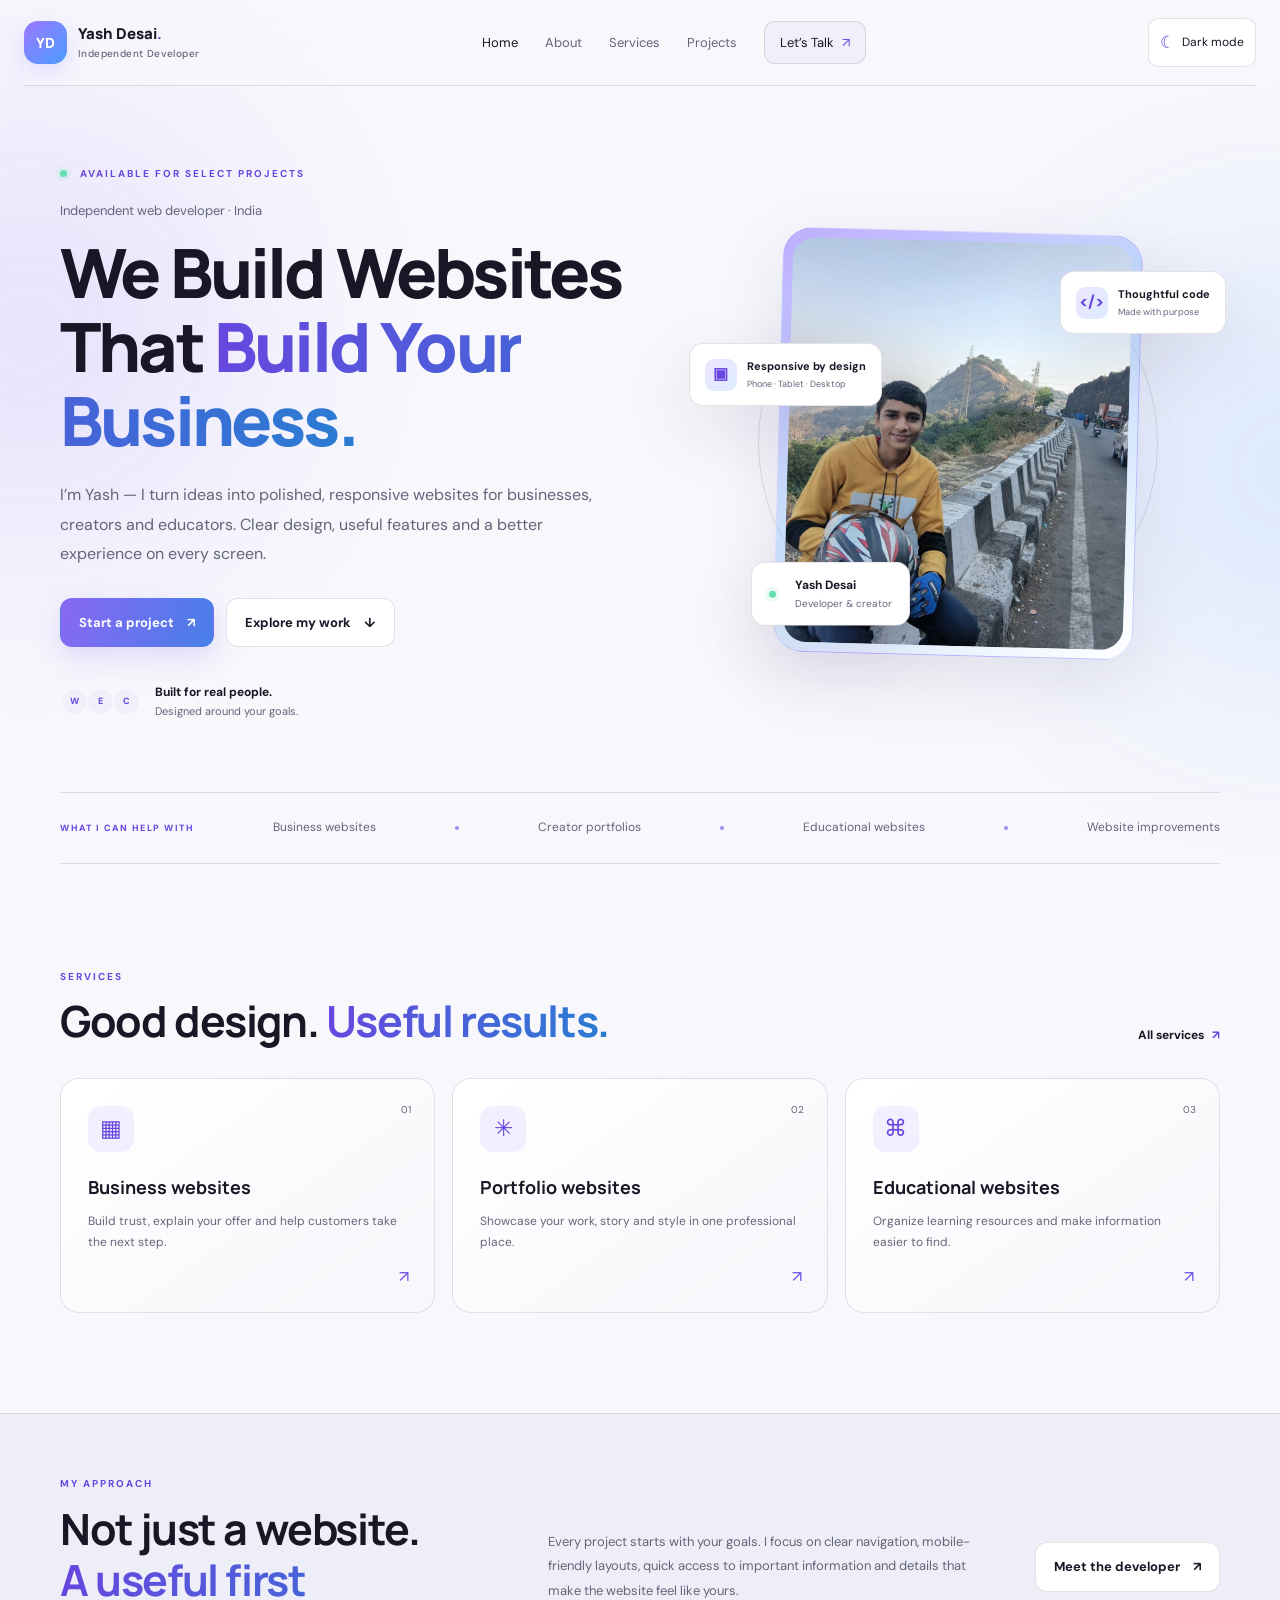
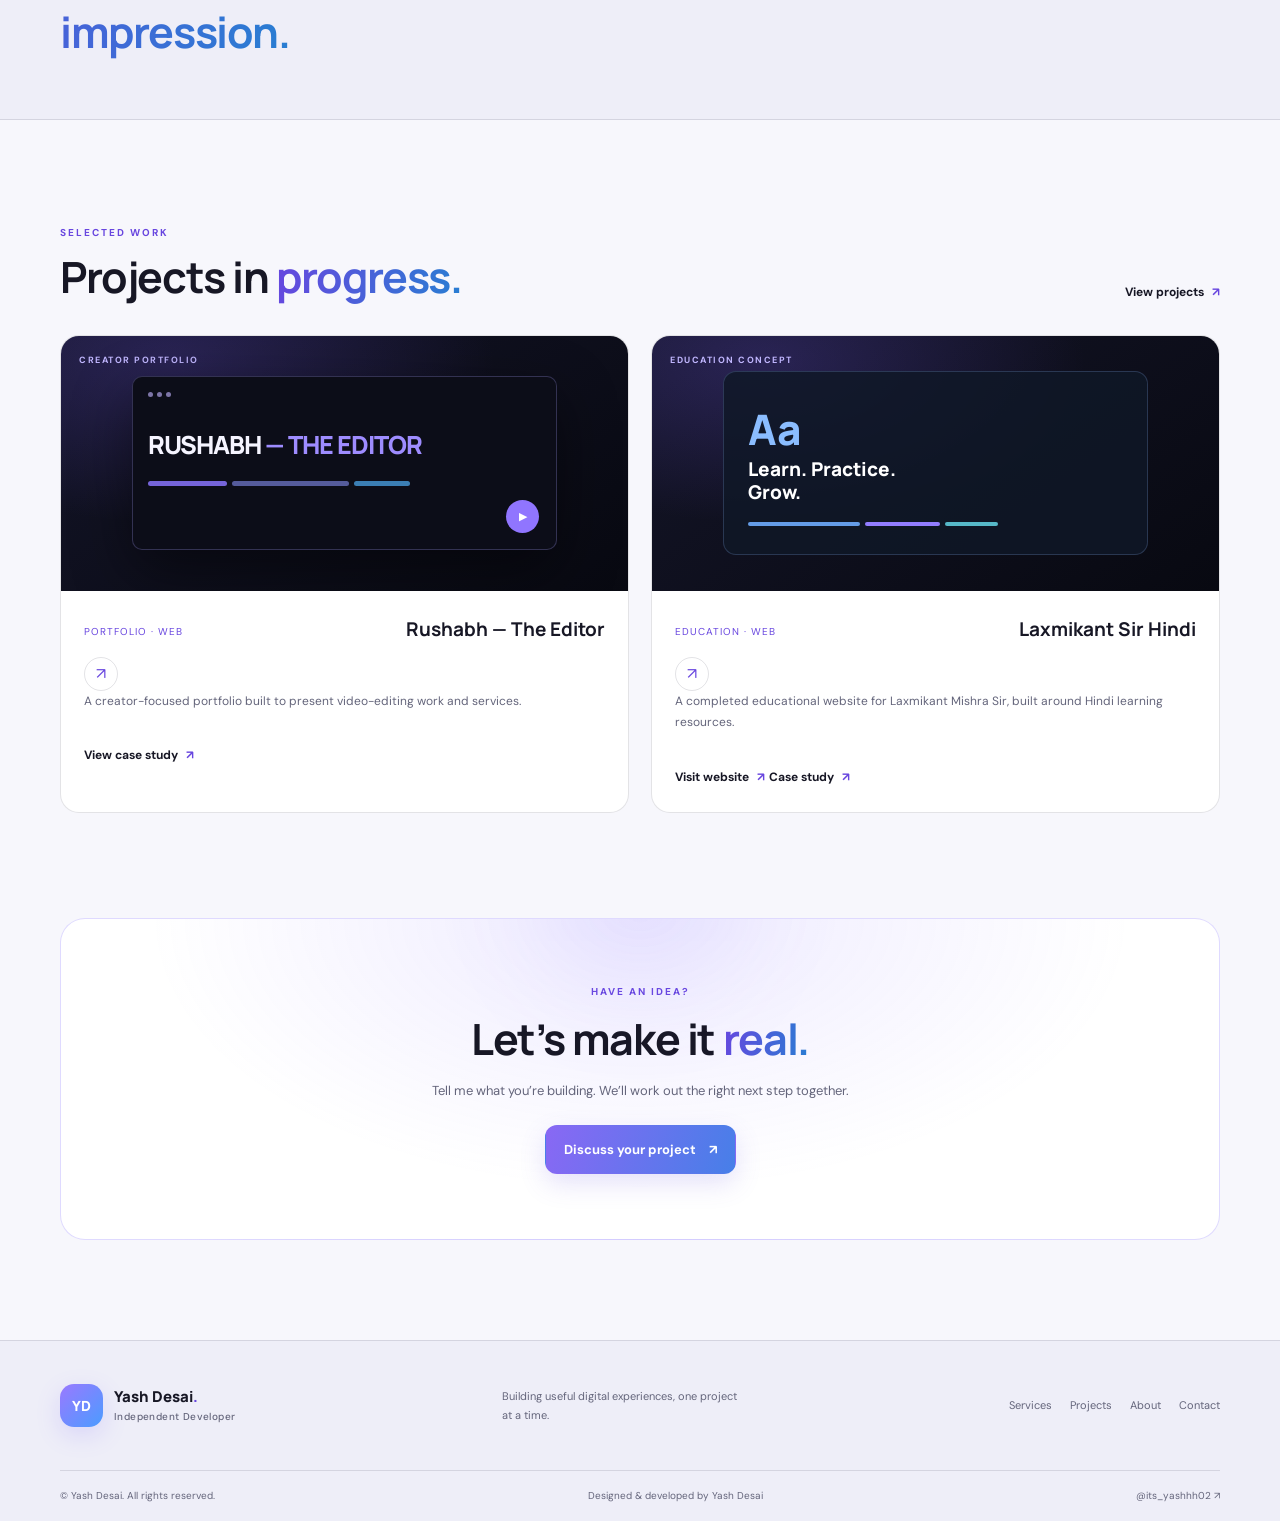
==== commit 7b54530a: "Add files via upload" ====
--- a/index.html
+++ b/index.html
@@ -17,8 +17,8 @@
     <button class="menu-toggle" aria-label="Open navigation" aria-expanded="false"><span></span><span></span><span></span></button>
     <nav class="main-nav" aria-label="Main navigation">
       <a class="active" href="index.html">Home</a><a href="about.html">About</a><a href="services.html">Services</a><a href="projects.html">Projects</a><a class="nav-cta" href="contact.html">Let’s Talk <span>↗</span></a>
-      <button class="theme-toggle" type="button" aria-label="Switch color theme" title="Switch light/dark theme"><span class="theme-icon">☾</span><span class="theme-label">Dark mode</span></button>
     </nav>
+    <button class="theme-toggle" type="button" aria-label="Switch color theme" title="Switch light/dark theme"><span class="theme-icon">☾</span><span class="theme-label">Dark mode</span></button>
   </header>
   <main>
     <section class="hero container">
--- a/css/style.css
+++ b/css/style.css
@@ -1,6 +1,6 @@
 @import url('https://fonts.googleapis.com/css2?family=DM+Sans:wght@400;500;600;700&family=Manrope:wght@400;500;600;700;800&display=swap');
-:root{color-scheme:dark;--bg:#090910;--bg2:#0f101b;--surface:#121320;--surface2:#171827;--text:#f4f4fb;--muted:#a4a5b8;--line:rgba(255,255,255,.09);--accent:#9b83ff;--accent2:#64b5ff;--shadow:0 24px 70px rgba(0,0,0,.28);--header:rgba(9,9,16,.78)}
-html[data-theme="light"]{color-scheme:light;--bg:#f7f7fc;--bg2:#eeeef8;--surface:#fff;--surface2:#f0f0fa;--text:#171725;--muted:#64657b;--line:rgba(28,28,55,.12);--accent:#6846df;--accent2:#287ed2;--shadow:0 24px 70px rgba(45,39,92,.10);--header:rgba(247,247,252,.84)}
+:root{color-scheme:light;--bg:#f7f7fc;--bg2:#eeeef8;--surface:#fff;--surface2:#f0f0fa;--text:#171725;--muted:#64657b;--line:rgba(28,28,55,.12);--accent:#6846df;--accent2:#287ed2;--shadow:0 24px 70px rgba(45,39,92,.10);--header:rgba(247,247,252,.90)}
+html[data-theme="dark"]{color-scheme:dark;--bg:#090910;--bg2:#0f101b;--surface:#121320;--surface2:#171827;--text:#f4f4fb;--muted:#a4a5b8;--line:rgba(255,255,255,.09);--accent:#9b83ff;--accent2:#64b5ff;--shadow:0 24px 70px rgba(0,0,0,.28);--header:rgba(9,9,16,.88)}
 *{box-sizing:border-box}html{scroll-behavior:smooth;scroll-padding-top:100px}body{margin:0;background:var(--bg);color:var(--text);font-family:"DM Sans",sans-serif;line-height:1.65;overflow-x:hidden;transition:background .25s,color .25s}a{color:inherit;text-decoration:none}button{font:inherit}.container{width:min(1160px,calc(100% - 48px));margin-inline:auto}.page-glow{position:absolute;width:420px;height:420px;filter:blur(110px);opacity:.13;pointer-events:none;border-radius:50%;z-index:-1}.glow-one{top:120px;left:-180px;background:#795cff}.glow-two{top:260px;right:-220px;background:#2587ff}
 .site-header{height:86px;width:min(1240px,calc(100% - 48px));margin:auto;display:flex;align-items:center;justify-content:space-between;gap:24px;position:sticky;top:0;z-index:20;background:var(--header);backdrop-filter:blur(18px);border-bottom:1px solid var(--line)}.brand{display:flex;align-items:center;gap:11px;font-family:Manrope,sans-serif;font-size:15px;font-weight:800;line-height:1.25;white-space:nowrap}.brand-mark{width:43px;height:43px;display:grid;place-items:center;border-radius:14px;background:linear-gradient(135deg,#9a79ff,#4b9cff);color:white;font-size:14px;box-shadow:0 8px 24px #7d68ff30}.brand small{display:block;color:var(--muted);font:500 10px "DM Sans",sans-serif;letter-spacing:.4px;margin-top:4px}.brand-dot{color:var(--accent)}.main-nav{display:flex;align-items:center;gap:27px;font-size:13px;color:var(--muted)}.main-nav>a{transition:color .2s}.main-nav>a:hover,.main-nav>a.active{color:var(--text)}.nav-cta{background:var(--surface2);border:1px solid var(--line);padding:10px 15px;border-radius:11px;color:var(--text)!important}.nav-cta span{color:var(--accent);margin-left:5px}.theme-toggle{border:1px solid var(--line);background:var(--surface);color:var(--text);border-radius:10px;padding:9px 11px;display:flex;align-items:center;gap:7px;cursor:pointer;font-size:12px}.theme-icon{font-size:17px;color:var(--accent)}.menu-toggle{display:none;background:var(--surface);border:1px solid var(--line);padding:9px;border-radius:9px}.menu-toggle span{display:block;width:21px;height:2px;background:var(--text);margin:4px}
 .hero{min-height:650px;padding-top:80px;padding-bottom:72px;display:grid;grid-template-columns:1.05fr .95fr;gap:56px;align-items:center}.eyebrow{font-size:10px;letter-spacing:2px;font-weight:700;color:var(--accent);margin:0 0 17px}.status-dot,.tag-pulse{display:inline-block;width:7px;height:7px;border-radius:50%;background:#65dfad;box-shadow:0 0 0 4px #65dfad20;margin-right:9px}.hero-kicker{color:var(--muted);font-size:13px;margin:0 0 14px}.hero h1,.page-hero h1{font-family:Manrope,sans-serif;font-weight:800;letter-spacing:-2.8px;line-height:1.09;font-size:clamp(43px,5.4vw,68px);margin:0 0 23px}.gradient-text{background:linear-gradient(100deg,var(--accent),var(--accent2));-webkit-background-clip:text;background-clip:text;color:transparent}.hero-description{max-width:535px;color:var(--muted);font-size:16px;line-height:1.85}.hero-actions{display:flex;gap:12px;flex-wrap:wrap;margin-top:29px}.button{display:inline-flex;align-items:center;justify-content:center;gap:13px;border-radius:12px;padding:13px 18px;font-weight:700;font-size:13px;border:1px solid transparent;transition:transform .2s,box-shadow .2s,background .2s;cursor:pointer}.button:hover{transform:translateY(-2px)}.button-primary{background:linear-gradient(110deg,#8968f4,#477fe8);color:#fff;box-shadow:0 10px 26px #6d5be32b}.button-primary:hover{box-shadow:0 13px 30px #6d5be34a}.button-ghost{border-color:var(--line);background:var(--surface);color:var(--text)}.button-small{padding:10px 12px;font-size:11px;border-radius:9px}.button-wide{width:100%;margin-top:10px}.hero-proof{display:flex;align-items:center;gap:14px;margin-top:36px}.proof-avatars{display:flex;padding-left:3px}.proof-avatars span{width:29px;height:29px;display:grid;place-items:center;margin-left:-3px;border-radius:50%;border:2px solid var(--bg);background:var(--surface2);font-size:9px;font-weight:800;color:var(--accent)}.hero-proof p{font-size:11px;color:var(--muted);line-height:1.6;margin:0}.hero-proof strong{color:var(--text);font-size:12px}
@@ -18,3 +18,8 @@
 @media(max-width:390px){.brand{font-size:13px}.brand-mark{width:38px;height:38px}.hero-actions .button{width:100%}.floating-card{max-width:180px}.floating-card strong{font-size:10px}.photo-frame{width:78%;height:335px}.hero-visual{min-height:370px}.hero h1{font-size:42px}.section-heading{flex-direction:column;gap:12px}}
 @media(prefers-reduced-motion:reduce){*,*::before,*::after{scroll-behavior:auto!important;transition:none!important;animation:none!important}}
 
+/* Navigation and theme controls reliability fixes */
+.site-header{isolation:isolate}
+.menu-toggle{cursor:pointer;color:var(--text);position:relative}
+.menu-toggle:focus-visible,.theme-toggle:focus-visible,.main-nav a:focus-visible{outline:3px solid var(--accent2);outline-offset:3px}
+@media(max-width:760px){.site-header{position:sticky;top:0}.main-nav{z-index:30;max-height:calc(100vh - 82px);overflow-y:auto}.menu-toggle{min-width:42px;min-height:42px}.theme-toggle{min-height:42px}}
